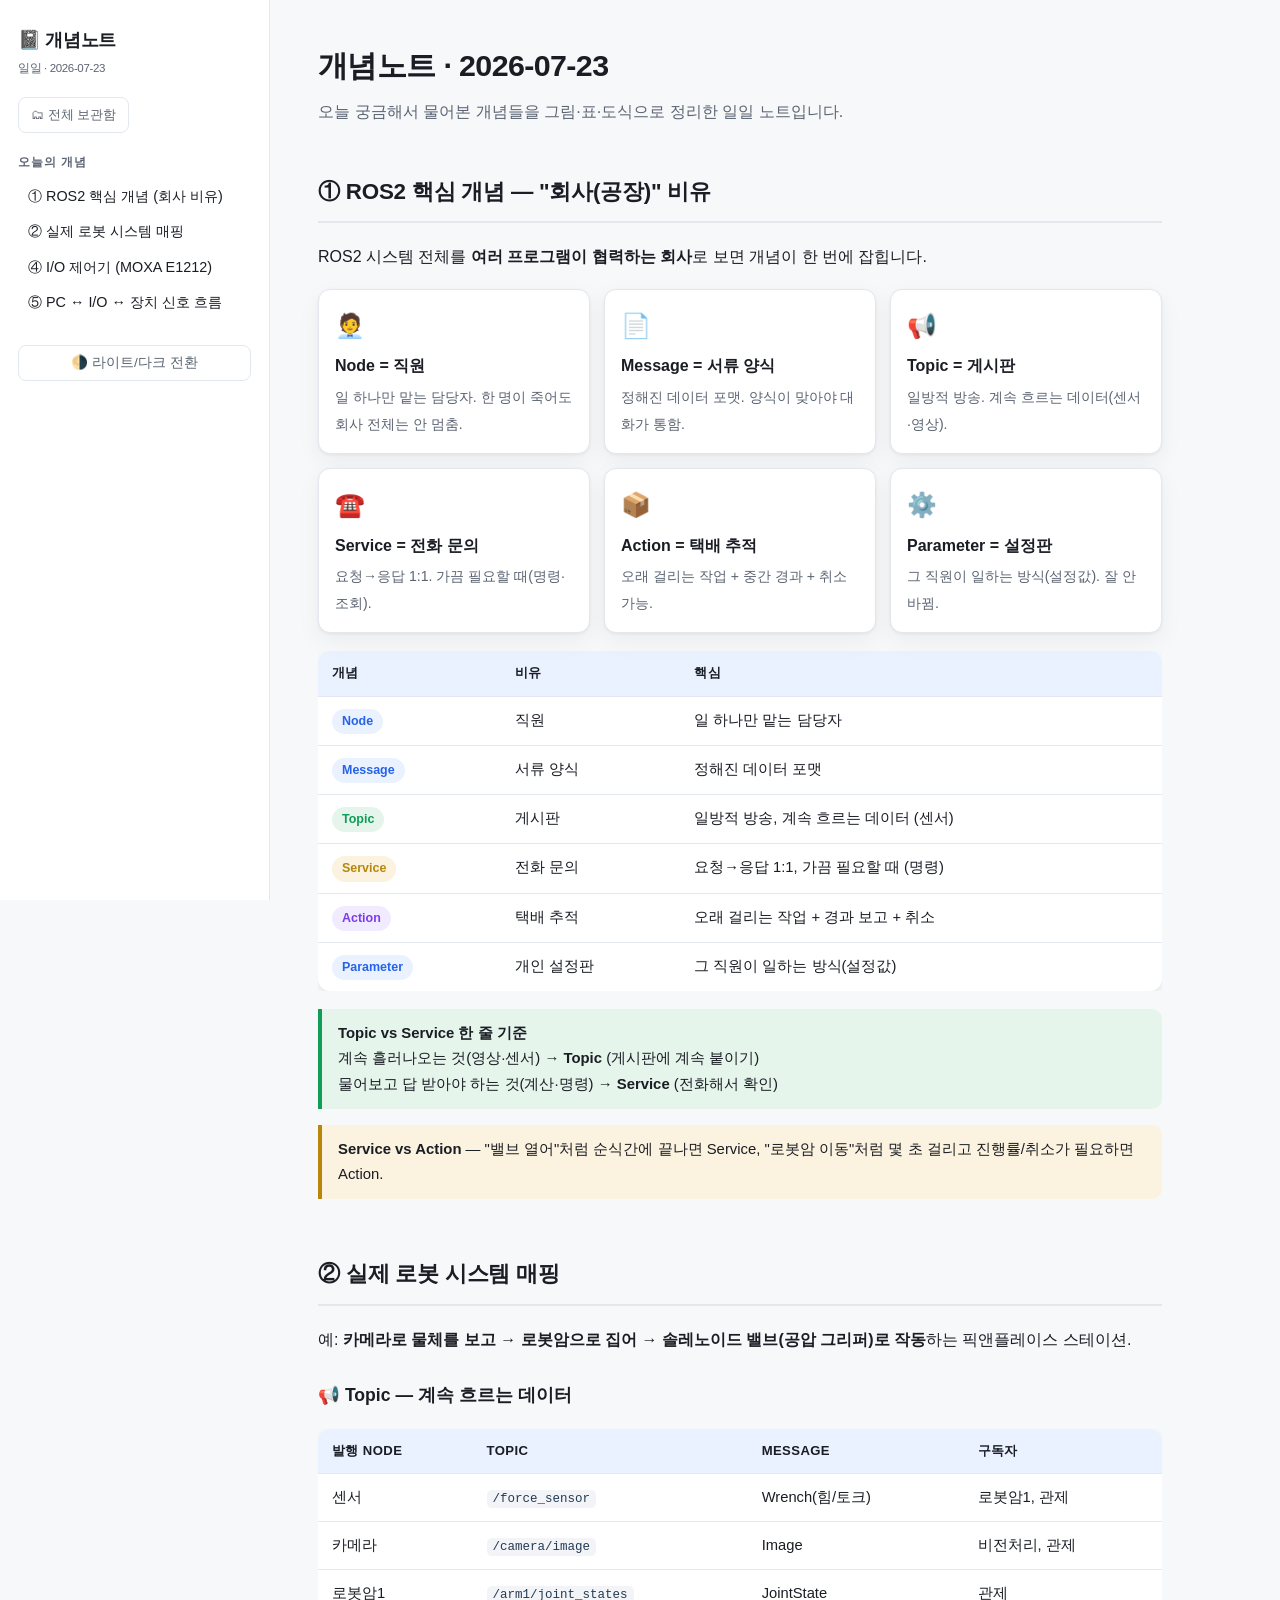
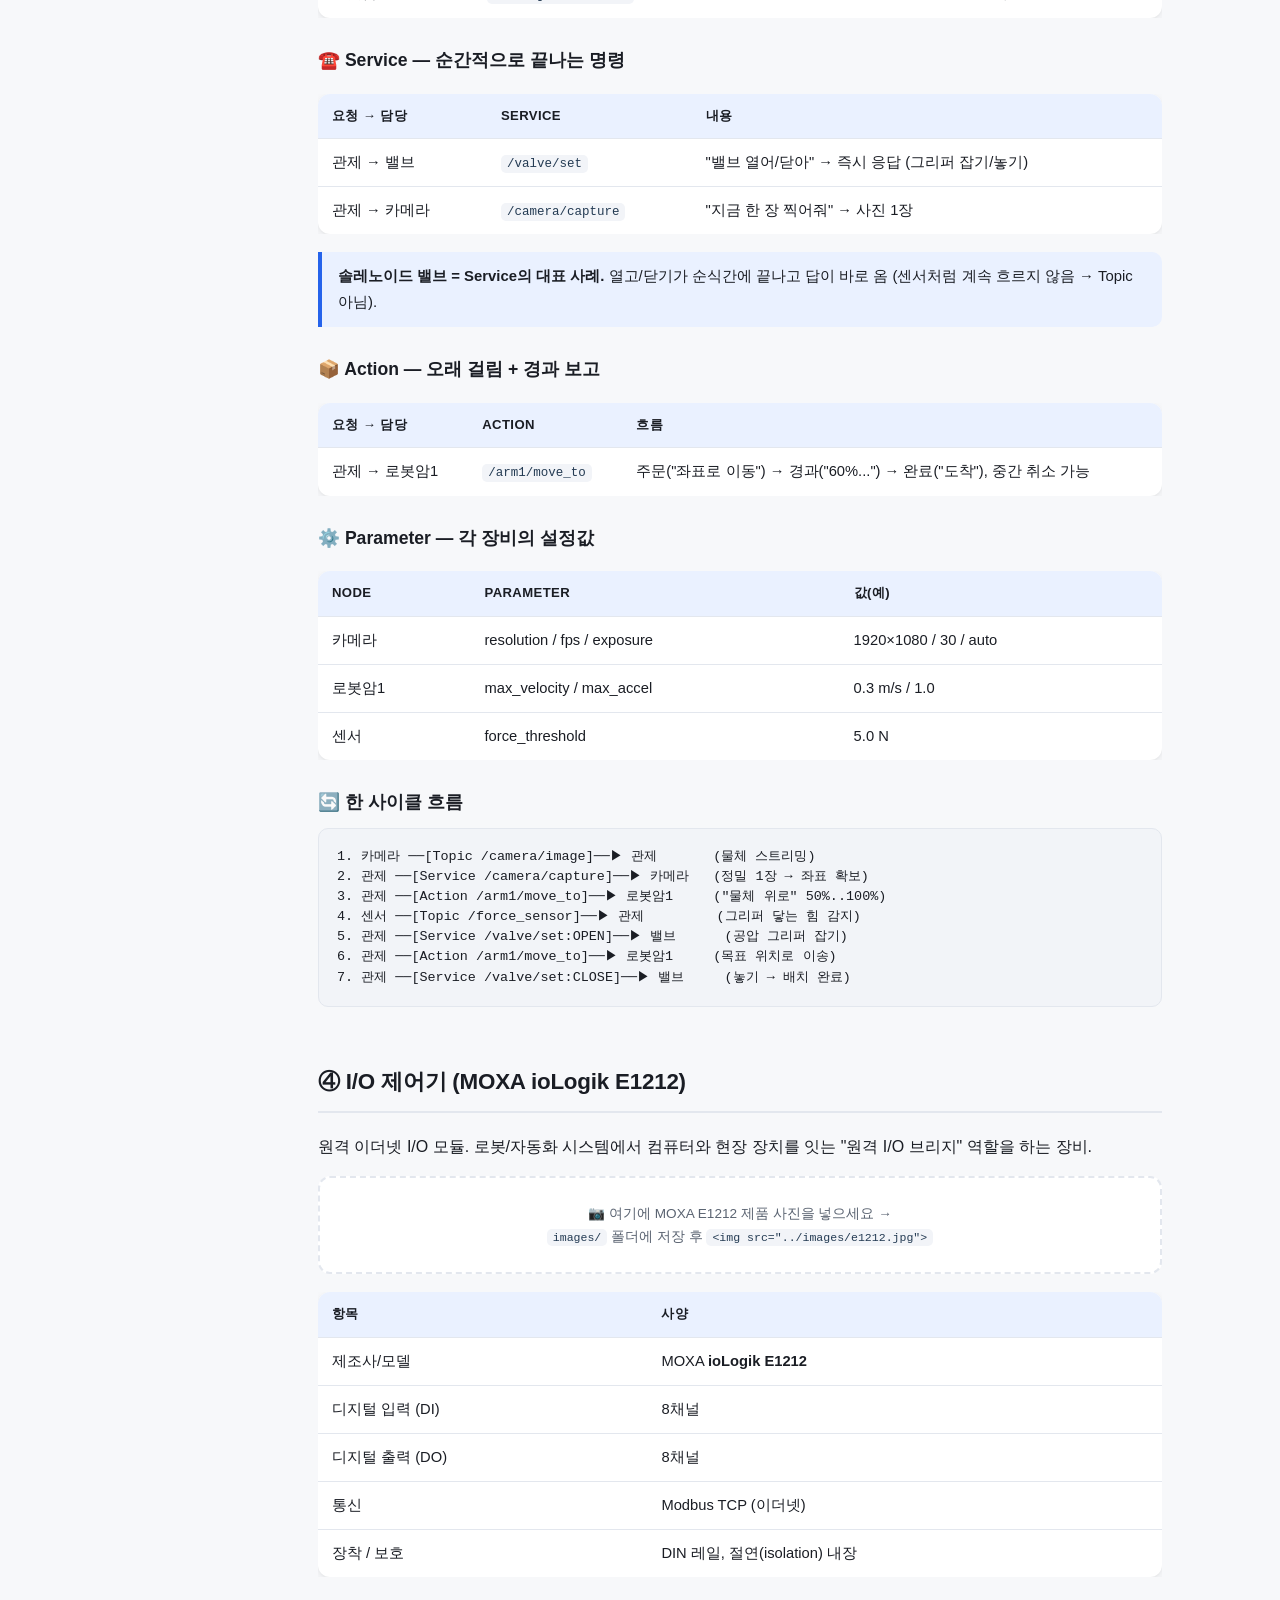
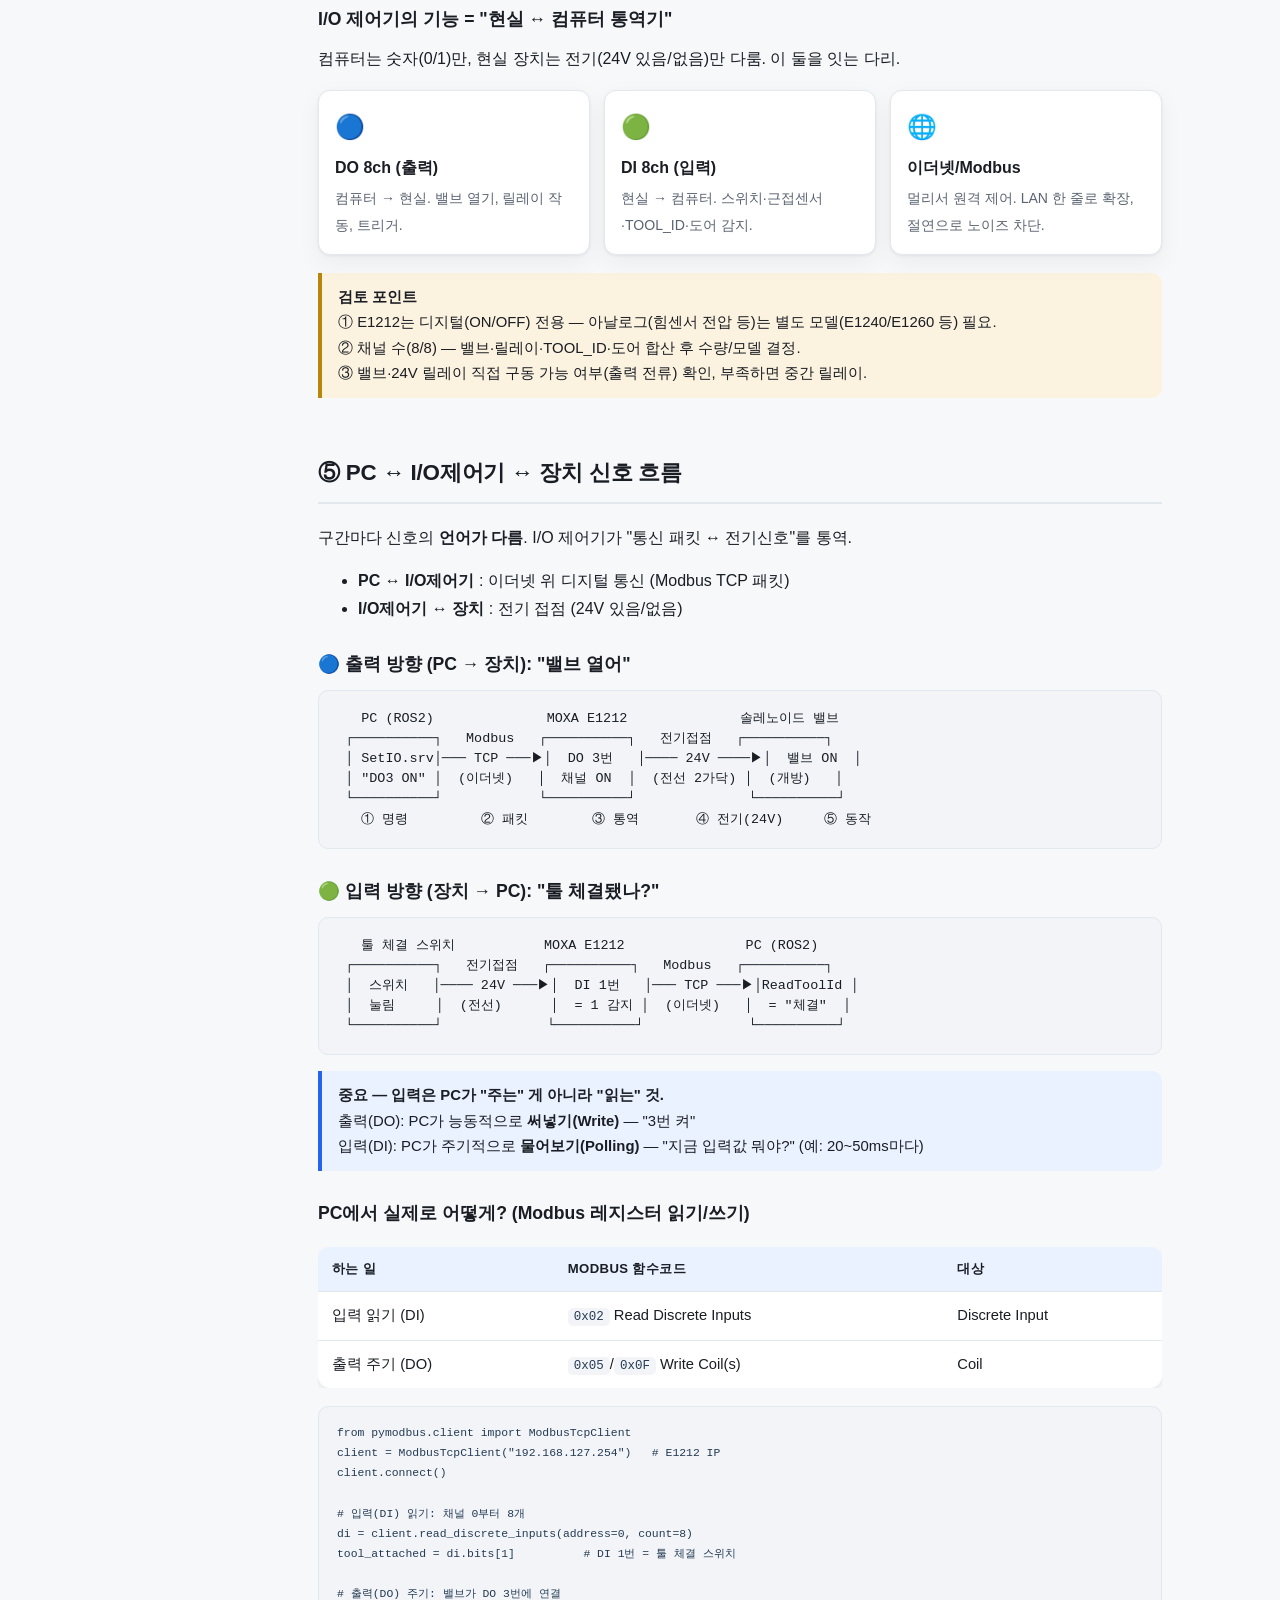
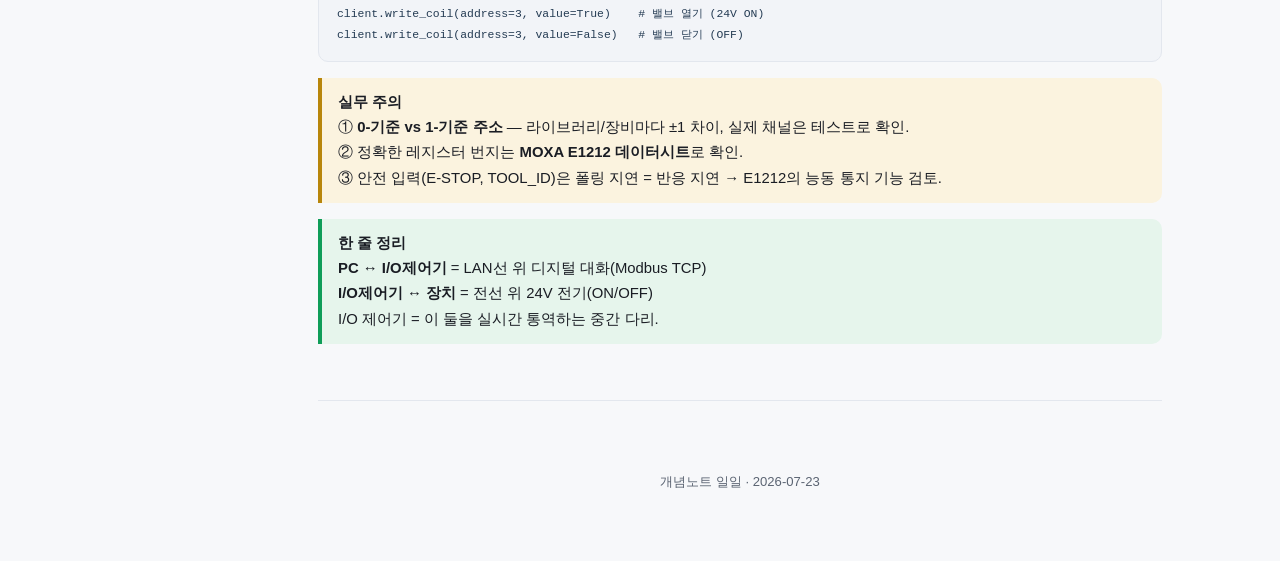
==== index.html @ 5d5431de "공개 개념노트: 초기 발행 (일반 개념만, 비공개 섹션 제외)" ====
<!DOCTYPE html>
<html lang="ko"><head><meta charset="UTF-8">
<meta http-equiv="refresh" content="0; url=daily/2026-07-23.html">
<title>개념노트</title></head>
<body style="font-family:sans-serif;padding:40px">
<p>오늘의 개념노트로 이동합니다… 자동 이동이 안 되면
<a href="daily/2026-07-23.html">여기</a>를 클릭하세요.</p>
<p><a href="archive.html">🗂 전체 보관함</a></p>
</body></html>
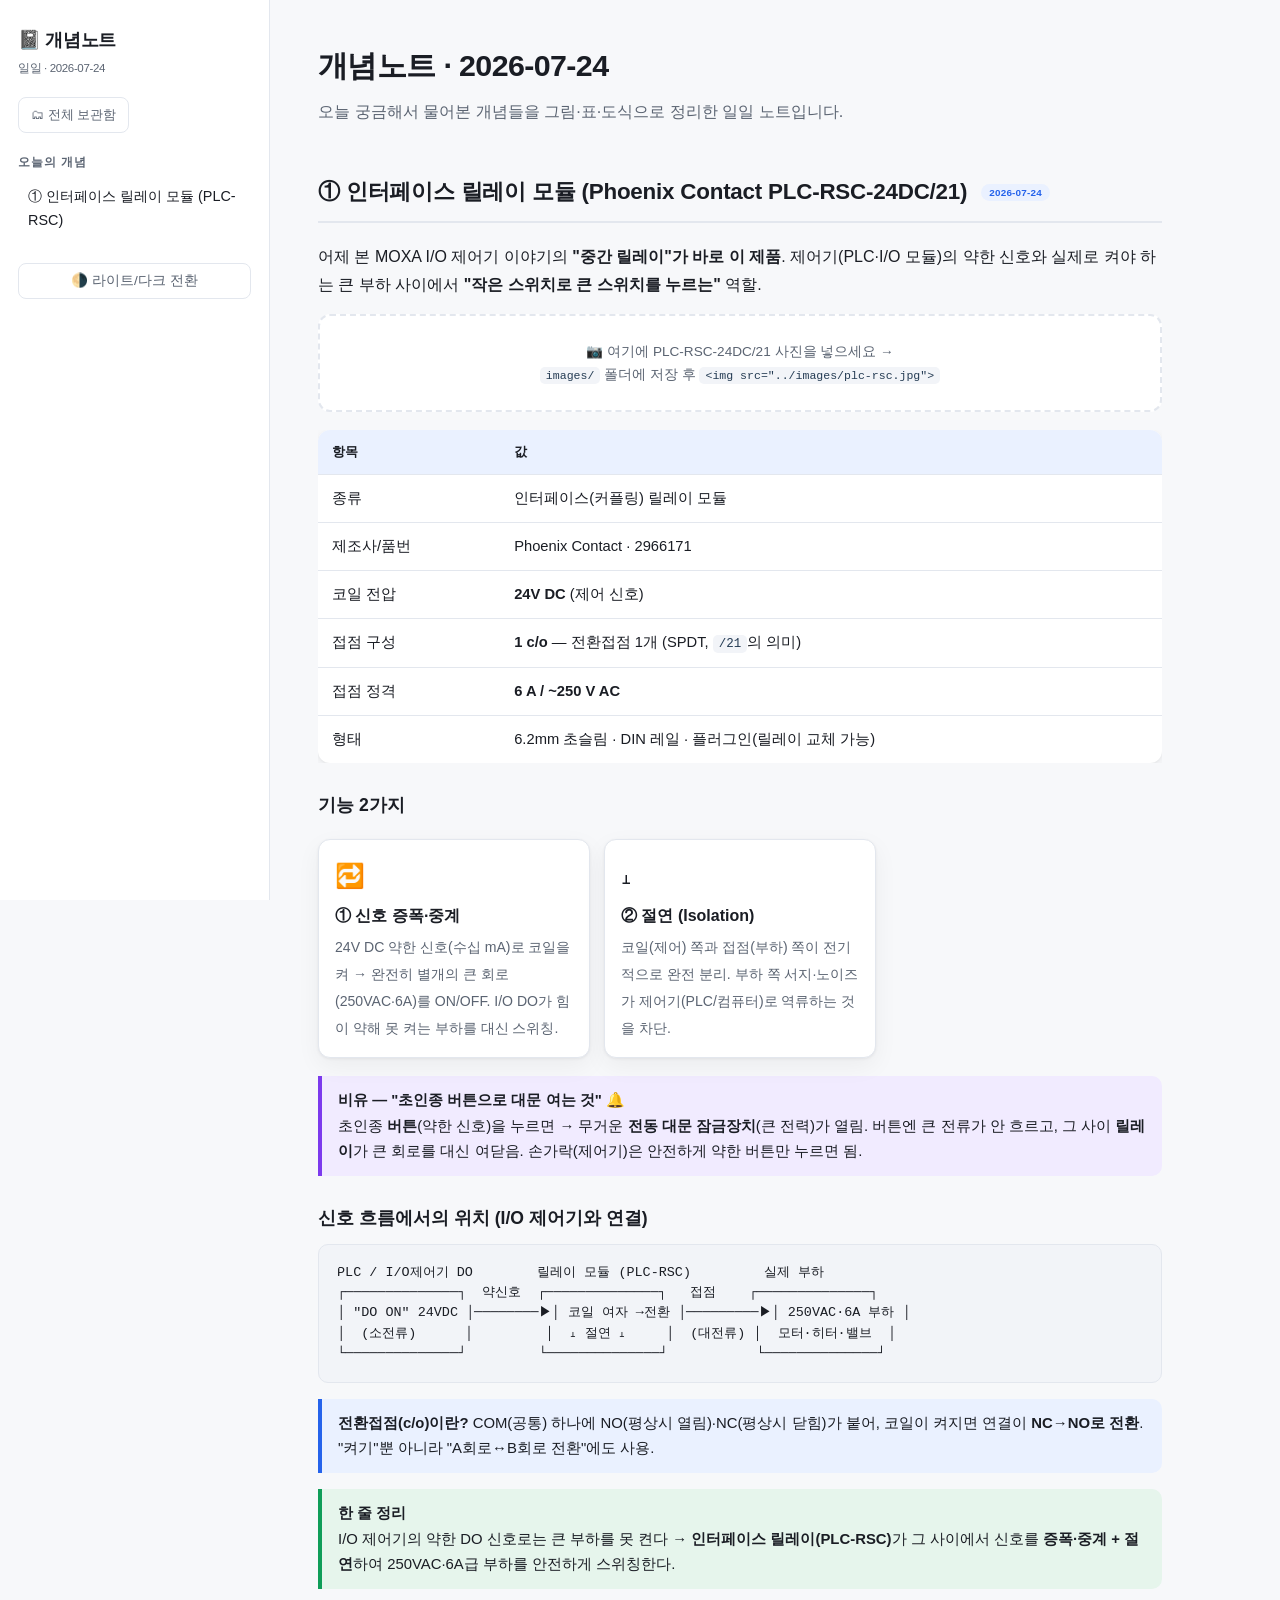
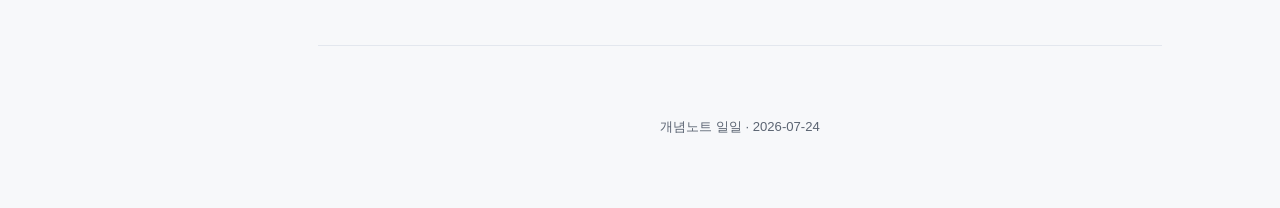
==== commit a5937723: "공개 개념노트: 2026-07-24 — 릴레이 모듈" ====
--- a/index.html
+++ b/index.html
@@ -1,9 +1,9 @@
 <!DOCTYPE html>
 <html lang="ko"><head><meta charset="UTF-8">
-<meta http-equiv="refresh" content="0; url=daily/2026-07-23.html">
+<meta http-equiv="refresh" content="0; url=daily/2026-07-24.html">
 <title>개념노트</title></head>
 <body style="font-family:sans-serif;padding:40px">
 <p>오늘의 개념노트로 이동합니다… 자동 이동이 안 되면
-<a href="daily/2026-07-23.html">여기</a>를 클릭하세요.</p>
+<a href="daily/2026-07-24.html">여기</a>를 클릭하세요.</p>
 <p><a href="archive.html">🗂 전체 보관함</a></p>
 </body></html>
